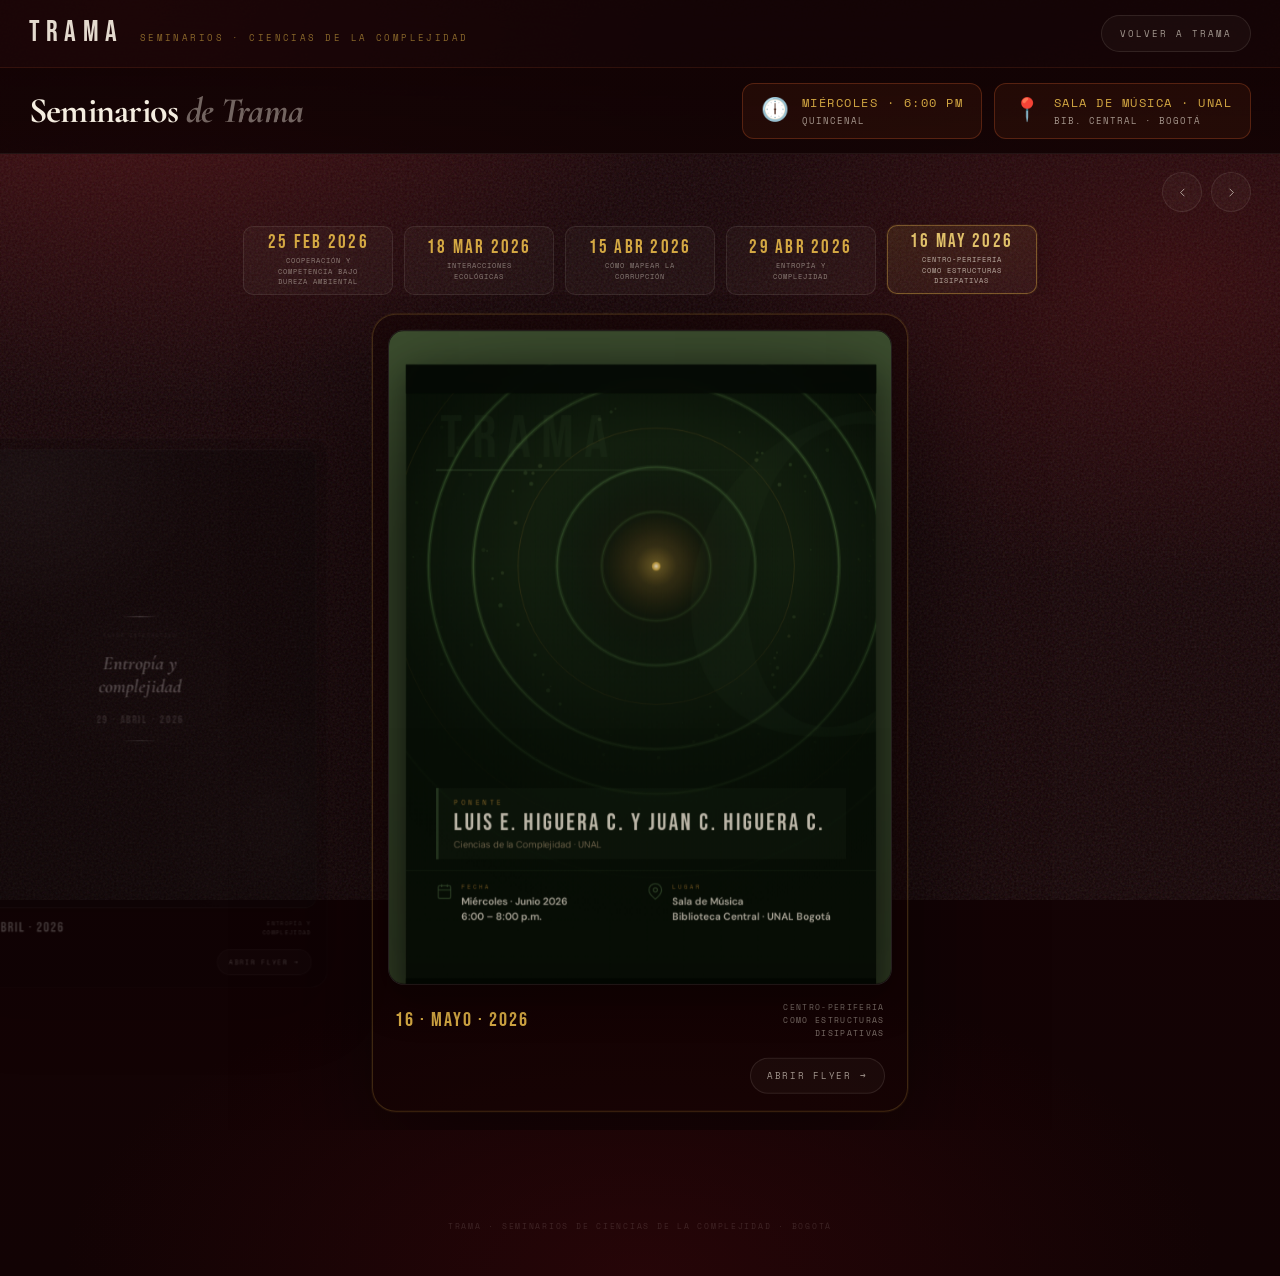
==== seminario/index.html @ 6e036117 "Add files via upload" ====
<!DOCTYPE html>
<html lang="es">
<head>
  <meta charset="UTF-8" />
  <meta name="viewport" content="width=device-width, initial-scale=1.0" />
  <title>TRAMA — Seminarios</title>
  <meta name="description" content="Seminarios de TRAMA sobre Ciencias de la Complejidad. Quincenales, miércoles 6pm, sala de música de la Biblioteca Central de la UNAL, Bogotá." />
  <link rel="preconnect" href="https://fonts.googleapis.com">
  <link rel="preconnect" href="https://fonts.gstatic.com" crossorigin>
  <link href="https://fonts.googleapis.com/css2?family=Bebas+Neue&family=Cormorant+Garamond:ital,wght@0,400;0,600;0,700;1,400;1,600&family=DM+Sans:wght@300;400;500;700&family=Space+Mono:wght@400;700&display=swap" rel="stylesheet">
  <style>
    * { box-sizing: border-box; margin: 0; padding: 0; }

    :root {
      --wine-deepest:  #120304;
      --wine-deep:     #1D0407;
      --wine-mid:      #2C0609;
      --wine-bright:   #5C1015;
      --wine-glow:     #8B1A1A;
      --terra:         #C8582A;
      --terra-lt:      #D4784A;
      --gold:          #D4A843;
      --gold-lt:       #E0C06A;
      --cream:         #F5EDE0;
      --cream-92:      rgba(245,237,224,0.92);
      --cream-80:      rgba(245,237,224,0.80);
      --cream-62:      rgba(245,237,224,0.62);
      --cream-38:      rgba(245,237,224,0.38);
      --cream-18:      rgba(245,237,224,0.18);
      --cream-08:      rgba(245,237,224,0.08);
      --shadow-deep:   0 34px 100px rgba(0, 0, 0, 0.38);
      --flyer-w:       600px;
      --flyer-h:       780px;
      --scale:         0.84;
    }

    html { font-size: 18px; scroll-behavior: smooth; }

    body {
      min-height: 100vh;
      font-family: 'DM Sans', sans-serif;
      color: var(--cream);
      background:
        radial-gradient(ellipse 85% 60% at 10% 0%, rgba(92,16,21,0.72) 0%, transparent 52%),
        radial-gradient(ellipse 72% 48% at 92% 22%, rgba(72,10,14,0.55) 0%, transparent 50%),
        radial-gradient(ellipse 82% 45% at 50% 100%, rgba(60,8,12,0.48) 0%, transparent 55%),
        linear-gradient(180deg, #180306 0%, #120304 100%);
      overflow-x: hidden;
      -webkit-font-smoothing: antialiased;
      text-rendering: optimizeLegibility;
    }

    .grain {
      position: fixed; inset: 0; pointer-events: none;
      opacity: 0.12; mix-blend-mode: screen; z-index: 2;
      background-image: url("data:image/svg+xml,%3Csvg viewBox='0 0 512 512' xmlns='http://www.w3.org/2000/svg'%3E%3Cfilter id='n'%3E%3CfeTurbulence type='fractalNoise' baseFrequency='0.78' numOctaves='4' stitchTiles='stitch'/%3E%3C/filter%3E%3Crect width='100%25' height='100%25' filter='url(%23n)' opacity='1'/%3E%3C/svg%3E");
      will-change: auto;
    }

    .page { position: relative; z-index: 10; min-height: 100vh; }

    /* ══════════════════════════════════════
       TOPBAR — marca + volver
    ══════════════════════════════════════ */
    .topbar {
      position: sticky; top: 0; z-index: 100;
      backdrop-filter: blur(22px); -webkit-backdrop-filter: blur(22px);
      background: rgba(18, 3, 4, 0.82);
      border-bottom: 1px solid rgba(200, 88, 42, 0.15);
    }

    .topbar__inner {
      max-width: 1480px; margin: 0 auto;
      padding: 0.85rem 1.6rem;
      display: flex; align-items: center; justify-content: space-between; gap: 1.2rem;
    }

    .brand { display: flex; align-items: baseline; gap: 0.9rem; min-width: max-content; }

    .brand__word {
      font-family: 'Bebas Neue', sans-serif;
      font-size: 1.6rem; letter-spacing: 0.22em;
      color: var(--cream-92); line-height: 1; text-decoration: none;
    }

    .brand__sub {
      font-family: 'Space Mono', monospace;
      font-size: 0.52rem; letter-spacing: 0.26em;
      text-transform: uppercase; color: rgba(212,168,67,0.60); white-space: nowrap;
    }

    .topbar__link {
      display: inline-flex; align-items: center; gap: 0.6rem;
      padding: 0.6rem 1rem; border-radius: 999px;
      border: 1px solid rgba(245,237,224,0.10);
      background: rgba(245,237,224,0.03);
      color: var(--cream-62);
      font-family: 'Space Mono', monospace;
      font-size: 0.50rem; letter-spacing: 0.22em; text-transform: uppercase;
      text-decoration: none;
      transition: transform 180ms ease, border-color 180ms ease, color 180ms ease, background 180ms ease;
    }

    .topbar__link:hover {
      transform: translateY(-1px);
      border-color: rgba(212,168,67,0.24); color: var(--cream);
      background: rgba(212,168,67,0.05);
    }

    /* ══════════════════════════════════════
       SESSION BAR
       Sticky debajo del topbar.
       Contiene: título "Seminarios de Trama"
       + dos badges de info (hora y lugar).
    ══════════════════════════════════════ */
    .session-bar {
      position: sticky; top: 57px; z-index: 90;
      padding: 0.8rem 1.6rem;
      background: linear-gradient(180deg, rgba(18,3,4,0.97) 0%, rgba(18,3,4,0.90) 100%);
      border-bottom: 1px solid rgba(245,237,224,0.07);
      backdrop-filter: blur(24px); -webkit-backdrop-filter: blur(24px);
    }

    .session-bar__inner {
      max-width: 1480px; margin: 0 auto;
      display: flex; align-items: center;
      justify-content: space-between; gap: 1.5rem;
      flex-wrap: wrap;
    }

    .session-bar__title {
      font-family: 'Cormorant Garamond', serif;
      font-size: clamp(1.5rem, 2.8vw, 2.1rem);
      font-weight: 700; line-height: 1;
      letter-spacing: -0.02em;
      color: var(--cream);
      white-space: nowrap;
    }

    .session-bar__title em {
      font-style: italic;
      color: rgba(245,237,224,0.42);
    }

    /* Contenedor de los dos badges */
    .info-badges {
      display: flex; gap: 0.65rem; flex-shrink: 0;
    }

    /* Cada badge */
    .info-badge {
      display: flex; align-items: center; gap: 0.7rem;
      padding: 0.6rem 1rem;
      border: 1px solid rgba(200, 88, 42, 0.32);
      background: rgba(200, 88, 42, 0.09);
      border-radius: 12px;
      transition: border-color 200ms ease, background 200ms ease;
    }

    .info-badge:hover {
      border-color: rgba(200, 88, 42, 0.52);
      background: rgba(200, 88, 42, 0.16);
    }

    .info-badge__icon {
      font-size: 1.25rem; line-height: 1; flex-shrink: 0;
    }

    .info-badge__text {
      display: flex; flex-direction: column; gap: 0.15rem;
    }

    .info-badge__main {
      font-family: 'Space Mono', monospace;
      font-size: 0.64rem; letter-spacing: 0.13em;
      text-transform: uppercase; color: var(--gold);
      white-space: nowrap;
    }

    .info-badge__sub {
      font-family: 'Space Mono', monospace;
      font-size: 0.48rem; letter-spacing: 0.12em;
      text-transform: uppercase; color: var(--cream-62);
      white-space: nowrap;
    }

    /* ══════════════════════════════════════
       CATALOG
    ══════════════════════════════════════ */
    .catalog { padding: 0 0 5rem; }

    .catalog__inner { position: relative; max-width: 100%; }

    /* Botones prev / next */
    .catalog__controls {
      max-width: 1480px; margin: 0 auto;
      padding: 1rem 1.6rem 0;
      display: flex; justify-content: flex-end; align-items: center; gap: 0.6rem;
    }

    .catalog__buttons { display: flex; gap: 0.5rem; }

    .catalog__button {
      appearance: none;
      border: 1px solid rgba(245,237,224,0.09);
      background: rgba(245,237,224,0.03);
      color: var(--cream-62); width: 40px; height: 40px;
      border-radius: 50%; cursor: pointer;
      transition: transform 180ms ease, border-color 180ms ease, color 180ms ease, background 180ms ease;
      display: grid; place-items: center;
    }

    .catalog__button:hover {
      transform: translateY(-1px);
      border-color: rgba(212,168,67,0.25);
      background: rgba(212,168,67,0.06); color: var(--cream);
    }

    /* ── CHIPS BAR — pegada justo arriba del carrusel ── */
    .chips-bar {
      max-width: 1480px; margin: 0 auto;
      /* padding-top pequeño; padding-bottom cero para que quede pegada al carrusel */
      padding: 0.75rem 1.6rem 0;
      display: flex; justify-content: center;
      gap: 0.6rem; overflow-x: auto;
      scrollbar-width: none;
    }

    .chips-bar::-webkit-scrollbar { display: none; }

    .timeline__item {
      min-width: 150px;
      border: 1px solid rgba(245,237,224,0.09);
      background: rgba(245,237,224,0.03);
      color: var(--cream-62);
      border-radius: 10px;
      padding: 0.42rem 1rem;
      cursor: pointer;
      transition: transform 200ms ease, border-color 200ms ease, color 200ms ease,
                  background 200ms ease, box-shadow 200ms ease;
      text-align: center; flex-shrink: 0;
    }

    .timeline__item:hover, .timeline__item:focus-visible {
      transform: translateY(-1px);
      border-color: rgba(212,168,67,0.28); color: var(--cream-92); outline: none;
    }

    .timeline__item.is-active {
      border-color: rgba(212,168,67,0.42); color: var(--cream);
      background: linear-gradient(160deg, rgba(212,168,67,0.12), rgba(245,237,224,0.03));
      box-shadow: 0 6px 20px rgba(0,0,0,0.22), 0 0 0 1px rgba(212,168,67,0.08);
      transform: translateY(-1px);
    }

    .timeline__date {
      display: block;
      font-family: 'Bebas Neue', sans-serif;
      font-size: 1.05rem; letter-spacing: 0.12em;
      color: var(--gold); line-height: 1; margin-bottom: 0.18rem;
    }

    .timeline__item.is-active .timeline__date { color: var(--gold-lt); }

    .timeline__title {
      display: block;
      font-family: 'Space Mono', monospace;
      font-size: 0.40rem; letter-spacing: 0.14em;
      text-transform: uppercase; line-height: 1.4;
      color: rgba(245,237,224,0.46); max-width: 22ch; margin: 0 auto;
    }

    .timeline__item.is-active .timeline__title { color: rgba(245,237,224,0.68); }

    /* ── MOBILE SCROLLER (default) ── */
    .catalog__scroller {
      max-width: 100%;
      display: grid; grid-auto-flow: column;
      grid-auto-columns: calc(var(--flyer-w) * var(--scale) + 32px);
      gap: 2rem;
      overflow-x: auto; overscroll-behavior-x: contain;
      scroll-snap-type: x mandatory;
      padding: 0.5rem 2rem 1.5rem;
      scrollbar-width: none;
    }

    .catalog__scroller::-webkit-scrollbar { display: none; }

    /* ── CARD ── */
    .seminar-card {
      scroll-snap-align: center;
      border: 1px solid rgba(245,237,224,0.07);
      background: rgba(18,3,4,0.45);
      box-shadow: var(--shadow-deep);
      border-radius: 24px; padding: 0.85rem;
      transition:
        transform 480ms cubic-bezier(0.4, 0, 0.2, 1),
        border-color 480ms ease,
        box-shadow 480ms ease,
        opacity 480ms ease,
        filter 480ms ease;
      display: flex; flex-direction: column; gap: 0.75rem;
      contain: layout style paint;
    }

    .seminar-card.is-active {
      transform: translateY(-6px);
      border-color: rgba(212,168,67,0.22);
      box-shadow: 0 44px 100px rgba(0,0,0,0.46), 0 0 0 1px rgba(212,168,67,0.07);
    }

    .seminar-card__preview {
      position: relative; border-radius: 16px; overflow: hidden;
      border: 1px solid rgba(245,237,224,0.10);
      background: #0d0708;
      width: calc(var(--flyer-w) * var(--scale));
      height: calc(var(--flyer-h) * var(--scale));
      box-shadow: 0 16px 40px rgba(0,0,0,0.32);
      order: 1;
    }

    .seminar-card__preview::after {
      content: ''; position: absolute; inset: 0; pointer-events: none;
      background: linear-gradient(180deg, transparent 60%, rgba(18,3,4,0.08) 100%);
    }

    .seminar-card__iframe {
      position: absolute; inset: 0;
      width: var(--flyer-w); height: var(--flyer-h);
      border: 0;
      transform: scale(var(--scale)); transform-origin: top left;
      background: #0d0708;
      opacity: 0;
      transition: opacity 380ms ease;
    }

    .seminar-card__iframe.is-loaded { opacity: 1; }

    .seminar-card__img {
      position: absolute; inset: 0;
      width: 100%; height: 100%;
      object-fit: cover;
      border-radius: 0;
      display: block;
    }

    /* ── PLACEHOLDER para flyers HTML cuando están inactivos ── */
    .seminar-card__placeholder {
      position: absolute; inset: 0; z-index: 2;
      background:
        radial-gradient(ellipse 80% 55% at 18% 8%,  rgba(92,16,21,0.82) 0%, transparent 56%),
        radial-gradient(ellipse 60% 48% at 88% 82%, rgba(60,8,12,0.68) 0%, transparent 54%),
        radial-gradient(ellipse 70% 40% at 50% 50%, rgba(44,6,9,0.40) 0%, transparent 60%),
        linear-gradient(160deg, #1c0305 0%, #0d0708 100%);
      display: flex; flex-direction: column;
      align-items: center; justify-content: center;
      gap: 1.1rem; padding: 2.5rem 2rem;
      transition: opacity 320ms ease;
      pointer-events: none;
    }

    /* Cuando la tarjeta es el centro activo, el placeholder desaparece */
    .seminar-card.pos-center .seminar-card__placeholder {
      opacity: 0;
    }

    .seminar-card__placeholder-deco {
      width: 52px; height: 1.5px;
      background: linear-gradient(90deg, transparent, var(--terra-lt), transparent);
      border-radius: 2px;
    }

    .seminar-card__placeholder-eyebrow {
      font-family: 'Space Mono', monospace;
      font-size: 0.40rem; letter-spacing: 0.30em;
      text-transform: uppercase;
      color: rgba(200,88,42,0.55);
    }

    .seminar-card__placeholder-title {
      font-family: 'Cormorant Garamond', serif;
      font-size: clamp(1.1rem, 2.4vw, 1.5rem);
      font-weight: 600; font-style: italic;
      letter-spacing: 0.01em; line-height: 1.22;
      color: var(--cream-80);
      text-align: center; max-width: 18ch;
    }

    .seminar-card__placeholder-date {
      font-family: 'Bebas Neue', sans-serif;
      font-size: 0.9rem; letter-spacing: 0.16em;
      color: rgba(212,168,67,0.50);
    }

    .seminar-card__meta {
      order: 2;
      padding: 0.1rem 0.4rem 0.2rem;
      display: flex; align-items: center; justify-content: space-between; gap: 1rem;
    }

    .seminar-card__date {
      font-family: 'Bebas Neue', sans-serif;
      font-size: 1.1rem; letter-spacing: 0.10em;
      color: var(--gold); line-height: 1;
    }

    .seminar-card__title {
      font-family: 'Space Mono', monospace;
      font-size: 0.46rem; letter-spacing: 0.16em; text-transform: uppercase;
      color: rgba(245,237,224,0.46); line-height: 1.6;
      text-align: right; max-width: 24ch;
    }

    .seminar-card__footer {
      order: 3;
      display: flex; justify-content: flex-end;
      padding: 0 0.4rem 0.1rem;
    }

    .seminar-card__link {
      display: inline-flex; align-items: center; gap: 0.5rem;
      padding: 0.6rem 0.9rem; border-radius: 999px;
      border: 1px solid rgba(245,237,224,0.10);
      background: rgba(245,237,224,0.03);
      color: var(--cream-62);
      font-family: 'Space Mono', monospace;
      font-size: 0.48rem; letter-spacing: 0.20em; text-transform: uppercase;
      text-decoration: none;
      transition: transform 180ms ease, border-color 180ms ease, background 180ms ease, color 180ms ease;
    }

    .seminar-card__link:hover {
      transform: translateY(-1px);
      border-color: rgba(212,168,67,0.26);
      background: rgba(212,168,67,0.06); color: var(--cream);
    }

    /* ── FOOTER NOTE ── */
    .footer-note {
      max-width: 1480px; margin: 0 auto; padding: 0 1.6rem 2.4rem;
      font-family: 'Space Mono', monospace; font-size: 0.44rem;
      letter-spacing: 0.22em; text-transform: uppercase;
      color: rgba(245,237,224,0.14); text-align: center;
    }

    /* ════════════════════════════════════════
       DESKTOP FOCAL CAROUSEL  (≥ 760 px)
    ════════════════════════════════════════ */
    @media (min-width: 760px) {

      .catalog__scroller {
        display: block; position: relative; overflow: hidden;
        height: calc(var(--flyer-h) * var(--scale) + 180px);
        padding: 0;
        scroll-snap-type: none;
        grid-auto-flow: unset; grid-auto-columns: unset; gap: unset;
      }

      .seminar-card {
        position: absolute; left: 50%; top: 50%;
        width: calc(var(--flyer-w) * var(--scale) + 32px);
        transform: translateX(-50%) translateY(-50%) scale(0.55);
        opacity: 0; pointer-events: none; filter: grayscale(1);
        z-index: 1; scroll-snap-align: none;
      }

      .seminar-card.is-active {
        transform: translateX(-50%) translateY(-50%) scale(1);
        border-color: rgba(212,168,67,0.22);
        box-shadow: 0 44px 120px rgba(0,0,0,0.52), 0 0 0 1px rgba(212,168,67,0.09);
      }

      .seminar-card.pos-center {
        transform: translateX(-50%) translateY(-50%) scale(1);
        opacity: 1; filter: none; pointer-events: auto; z-index: 3;
        will-change: transform, opacity;
      }

      .seminar-card.pos-left {
        transform: translateX(calc(-50% - 500px)) translateY(-50%) scale(0.70);
        opacity: 0.36; filter: grayscale(1);
        pointer-events: auto; cursor: pointer; z-index: 2;
        will-change: transform, opacity;
      }

      .seminar-card.pos-right {
        transform: translateX(calc(-50% + 500px)) translateY(-50%) scale(0.70);
        opacity: 0.36; filter: grayscale(1);
        pointer-events: auto; cursor: pointer; z-index: 2;
        will-change: transform, opacity;
      }

      .seminar-card.pos-left:hover,
      .seminar-card.pos-right:hover { opacity: 0.56; filter: grayscale(0.65); }

      .seminar-card.pos-left .seminar-card__iframe,
      .seminar-card.pos-right .seminar-card__iframe,
      .seminar-card.pos-left .seminar-card__img,
      .seminar-card.pos-right .seminar-card__img,
      .seminar-card.pos-left .seminar-card__link,
      .seminar-card.pos-right .seminar-card__link { pointer-events: none; }

      .seminar-card.pos-left::before,
      .seminar-card.pos-right::before {
        content: ''; position: absolute; inset: 0;
        border-radius: 24px; z-index: 10; cursor: pointer;
      }

      .chips-bar { justify-content: center; }
    }

    /* ── Mid-range desktop (760 – 1120 px) ── */
    @media (min-width: 760px) and (max-width: 1120px) {
      :root { --scale: 0.70; }

      .seminar-card.pos-left  { transform: translateX(calc(-50% - 400px)) translateY(-50%) scale(0.68); }
      .seminar-card.pos-right { transform: translateX(calc(-50% + 400px)) translateY(-50%) scale(0.68); }
      .catalog__scroller      { height: calc(var(--flyer-h) * var(--scale) + 160px); }
    }

    /* ── MOBILE (≤ 760 px) ── */
    @media (max-width: 760px) {
      :root { --scale: 0.46; }
      html { font-size: 16px; }

      .topbar__inner, .catalog__controls,
      .chips-bar, .catalog__scroller,
      .footer-note { padding-left: 1rem; padding-right: 1rem; }

      .topbar__inner { padding-top: 0.75rem; padding-bottom: 0.75rem; }
      .topbar__link  { display: none; }
      .brand         { gap: 0.5rem; }
      .brand__sub    { display: none; }

      .session-bar { top: 52px; padding: 0.6rem 1rem; }
      .session-bar__inner { gap: 0.7rem; }
      .session-bar__title { font-size: clamp(1.15rem, 5vw, 1.5rem); }

      .info-badges { gap: 0.45rem; }
      .info-badge  { padding: 0.5rem 0.7rem; gap: 0.45rem; }
      .info-badge__icon { font-size: 1rem; }
      .info-badge__main { font-size: 0.56rem; }
      .info-badge__sub  { font-size: 0.40rem; }

      .chips-bar { justify-content: flex-start; padding-top: 0.6rem; }
      .timeline__item { min-width: 130px; }
    }

    /* Pantallas muy pequeñas: badges se apilan */
    @media (max-width: 480px) {
      .session-bar__inner { flex-direction: column; align-items: flex-start; }
      .info-badges { width: 100%; }
      .info-badge  { flex: 1; }
    }
  </style>
</head>
<body>
  <div class="grain" aria-hidden="true"></div>

  <div class="page">

    <!-- Barra superior: marca y link de vuelta -->
    <header class="topbar">
      <div class="topbar__inner">
        <div class="brand">
          <a href="../index.html" class="brand__word">TRAMA</a>
          <div class="brand__sub">Seminarios · Ciencias de la Complejidad</div>
        </div>
        <a href="../index.html" class="topbar__link">Volver a TRAMA</a>
      </div>
    </header>

    <!-- Barra sticky: título de la sección + dos badges de info -->
    <div class="session-bar">
      <div class="session-bar__inner">
        <h1 class="session-bar__title">Seminarios <em>de Trama</em></h1>
        <div class="info-badges" aria-label="Información del seminario">
          <div class="info-badge">
            <span class="info-badge__icon" aria-hidden="true">🕕</span>
            <div class="info-badge__text">
              <span class="info-badge__main">Miércoles · 6:00 PM</span>
              <span class="info-badge__sub">Quincenal</span>
            </div>
          </div>
          <div class="info-badge">
            <span class="info-badge__icon" aria-hidden="true">📍</span>
            <div class="info-badge__text">
              <span class="info-badge__main">Sala de música · UNAL</span>
              <span class="info-badge__sub">Bib. Central · Bogotá</span>
            </div>
          </div>
        </div>
      </div>
    </div>

    <!-- Catálogo -->
    <main class="catalog">
      <div class="catalog__inner">

        <!-- Botones prev / next -->
        <div class="catalog__controls">
          <div class="catalog__buttons">
            <button class="catalog__button" id="prevBtn" aria-label="Flyer anterior">
              <svg width="15" height="15" viewBox="0 0 24 24" fill="none" stroke="currentColor" stroke-width="1.6"><path d="M15 18l-6-6 6-6"/></svg>
            </button>
            <button class="catalog__button" id="nextBtn" aria-label="Siguiente flyer">
              <svg width="15" height="15" viewBox="0 0 24 24" fill="none" stroke="currentColor" stroke-width="1.6"><path d="M9 18l6-6-6-6"/></svg>
            </button>
          </div>
        </div>

        <!-- Chips de fecha: justo arriba del carrusel -->
        <nav class="chips-bar" id="timeline" aria-label="Fechas del seminario"></nav>

        <!-- Carrusel de flyers -->
        <section class="catalog__scroller" id="catalogScroller" aria-label="Seminarios de Trama"></section>

      </div>
    </main>

    <div class="footer-note">TRAMA · Seminarios de Ciencias de la Complejidad · Bogotá</div>
  </div>

  <script>
    const seminars = [
      {
        file: '2026-02-25 cooperación y competencia bajo dureza ambiental.jpeg',
        title: 'Cooperación y competencia bajo dureza ambiental',
        isoDate: '2026-02-25',
        type: 'image'
      },
      {
        file: '2026-03-18 interacciones ecologicas.jpeg',
        title: 'Interacciones ecológicas',
        isoDate: '2026-03-18',
        type: 'image'
      },
      {
        file: '2026-04-15 Cómo mapear la corrupción.html',
        title: 'Cómo mapear la corrupción',
        isoDate: '2026-04-15'
      },
      {
        file: '2026-04-29 Entropia y complejidad.html',
        title: 'Entropía y complejidad',
        isoDate: '2026-04-29'
      },
      {
        file: '16-05-2026 Centro-periferia como estructuras disipativas.html',
        title: 'Centro-periferia como estructuras disipativas',
        isoDate: '2026-05-16'
      }
    ].sort((a, b) => new Date(a.isoDate) - new Date(b.isoDate));

    const months = ['enero','febrero','marzo','abril','mayo','junio','julio','agosto','septiembre','octubre','noviembre','diciembre'];

    const fmtLong = (iso) => {
      const [y, m, d] = iso.split('-').map(Number);
      return `${String(d).padStart(2, '0')} · ${months[m - 1]} · ${y}`;
    };

    const fmtShort = (iso) => {
      const [y, m, d] = iso.split('-').map(Number);
      return `${String(d).padStart(2, '0')} ${months[m - 1].slice(0, 3)} ${y}`;
    };

    const timeline = document.getElementById('timeline');
    const scroller  = document.getElementById('catalogScroller');
    const prevBtn   = document.getElementById('prevBtn');
    const nextBtn   = document.getElementById('nextBtn');

    // ── Build DOM ──────────────────────────────────────────────
    seminars.forEach((item, index) => {
      const chip = document.createElement('button');
      chip.className = 'timeline__item';
      chip.type = 'button';
      chip.dataset.index = index;
      chip.innerHTML = `
        <span class="timeline__date">${fmtShort(item.isoDate)}</span>
        <span class="timeline__title">${item.title}</span>
      `;
      timeline.appendChild(chip);

      const card = document.createElement('article');
      card.className = 'seminar-card';
      card.dataset.index = index;
      const previewInner = item.type === 'image'
        ? `<img
            class="seminar-card__img"
            src="${item.file}"
            alt="Flyer: ${item.title}"
          />`
        : `<div class="seminar-card__placeholder" aria-hidden="true">
            <div class="seminar-card__placeholder-deco"></div>
            <span class="seminar-card__placeholder-eyebrow">Flyer interactivo</span>
            <span class="seminar-card__placeholder-title">${item.title}</span>
            <span class="seminar-card__placeholder-date">${fmtLong(item.isoDate)}</span>
            <div class="seminar-card__placeholder-deco"></div>
          </div>
          <iframe
            class="seminar-card__iframe"
            src="about:blank"
            data-src="${item.file}"
            title="Flyer: ${item.title}"
            referrerpolicy="no-referrer"
          ></iframe>`;

      card.innerHTML = `
        <div class="seminar-card__preview">
          ${previewInner}
        </div>
        <div class="seminar-card__meta">
          <div class="seminar-card__date">${fmtLong(item.isoDate)}</div>
          <div class="seminar-card__title">${item.title}</div>
        </div>
        <div class="seminar-card__footer">
          <a class="seminar-card__link" href="${item.file}">Abrir flyer →</a>
        </div>
      `;
      scroller.appendChild(card);
    });

    const cards = [...document.querySelectorAll('.seminar-card')];
    const chips = [...document.querySelectorAll('.timeline__item')];

    // ── Find next upcoming seminar ──────────────────────────────
    const todayMs = (() => {
      const d = new Date(); d.setHours(0, 0, 0, 0); return d.getTime();
    })();

    let activeIndex = seminars.findIndex(s => new Date(s.isoDate + 'T00:00:00').getTime() >= todayMs);
    if (activeIndex === -1) activeIndex = seminars.length - 1;

    // ── Iframe management ──────────────────────────────────────
    function activateIframe(card) {
      const iframe = card.querySelector('.seminar-card__iframe');
      if (!iframe) return;
      const realSrc = iframe.dataset.src;
      if (!realSrc || iframe.src.endsWith(realSrc)) return;
      iframe.classList.remove('is-loaded');
      iframe.src = realSrc;
      iframe.onload = () => { iframe.classList.add('is-loaded'); iframe.onload = null; };
    }

    function deactivateIframe(card) {
      const iframe = card.querySelector('.seminar-card__iframe');
      if (!iframe || iframe.src.endsWith('about:blank')) return;
      iframe.classList.remove('is-loaded');
      iframe.src = 'about:blank';
    }

    // ── Helpers ────────────────────────────────────────────────
    const isDesktop = () => window.innerWidth >= 760;
    let prevCenterIndex = -1;

    function updatePositions() {
      cards.forEach((card, i) => {
        card.classList.remove('pos-center', 'pos-left', 'pos-right', 'is-active');
        if (isDesktop()) {
          const offset = i - activeIndex;
          if (offset === 0)       card.classList.add('pos-center', 'is-active');
          else if (offset === -1) card.classList.add('pos-left');
          else if (offset === 1)  card.classList.add('pos-right');
        } else {
          card.classList.toggle('is-active', i === activeIndex);
        }
      });

      chips.forEach((chip, i) => chip.classList.toggle('is-active', i === activeIndex));

      if (activeIndex !== prevCenterIndex) {
        if (prevCenterIndex >= 0 && prevCenterIndex < cards.length)
          deactivateIframe(cards[prevCenterIndex]);
        activateIframe(cards[activeIndex]);
        prevCenterIndex = activeIndex;
      }

      const activeChip = chips[activeIndex];
      if (activeChip) {
        const desired = activeChip.offsetLeft - (timeline.clientWidth / 2) + (activeChip.offsetWidth / 2);
        timeline.scrollTo({ left: desired, behavior: 'smooth' });
      }
    }

    function goToIndex(index) {
      const bounded = Math.max(0, Math.min(index, cards.length - 1));
      activeIndex = bounded;
      if (!isDesktop())
        cards[bounded].scrollIntoView({ behavior: 'smooth', inline: 'center', block: 'nearest' });
      updatePositions();
    }

    // ── Event listeners ────────────────────────────────────────
    cards.forEach((card, i) => {
      card.addEventListener('click', () => { if (isDesktop() && i !== activeIndex) goToIndex(i); });
    });

    chips.forEach((chip, i) => chip.addEventListener('click', () => goToIndex(i)));
    prevBtn.addEventListener('click', () => goToIndex(activeIndex - 1));
    nextBtn.addEventListener('click', () => goToIndex(activeIndex + 1));

    window.addEventListener('keydown', (e) => {
      if (e.key === 'ArrowRight') goToIndex(activeIndex + 1);
      if (e.key === 'ArrowLeft')  goToIndex(activeIndex - 1);
    });

    if (!isDesktop()) {
      const observer = new IntersectionObserver((entries) => {
        entries.forEach(entry => {
          if (entry.isIntersecting && entry.intersectionRatio >= 0.6) {
            const i = Number(entry.target.dataset.index);
            if (i !== activeIndex) { activeIndex = i; updatePositions(); }
          }
        });
      }, { root: scroller, threshold: 0.6 });
      cards.forEach(card => observer.observe(card));
    }

    let resizeTimer;
    window.addEventListener('resize', () => {
      clearTimeout(resizeTimer);
      resizeTimer = setTimeout(() => {
        updatePositions();
        if (!isDesktop())
          cards[activeIndex]?.scrollIntoView({ behavior: 'instant', inline: 'center', block: 'nearest' });
      }, 120);
    });

    updatePositions();
    window.addEventListener('load', () => {
      requestAnimationFrame(() => {
        updatePositions();
        if (!isDesktop())
          cards[activeIndex]?.scrollIntoView({ behavior: 'instant', inline: 'center', block: 'nearest' });
      });
    });
  </script>
</body>
</html>
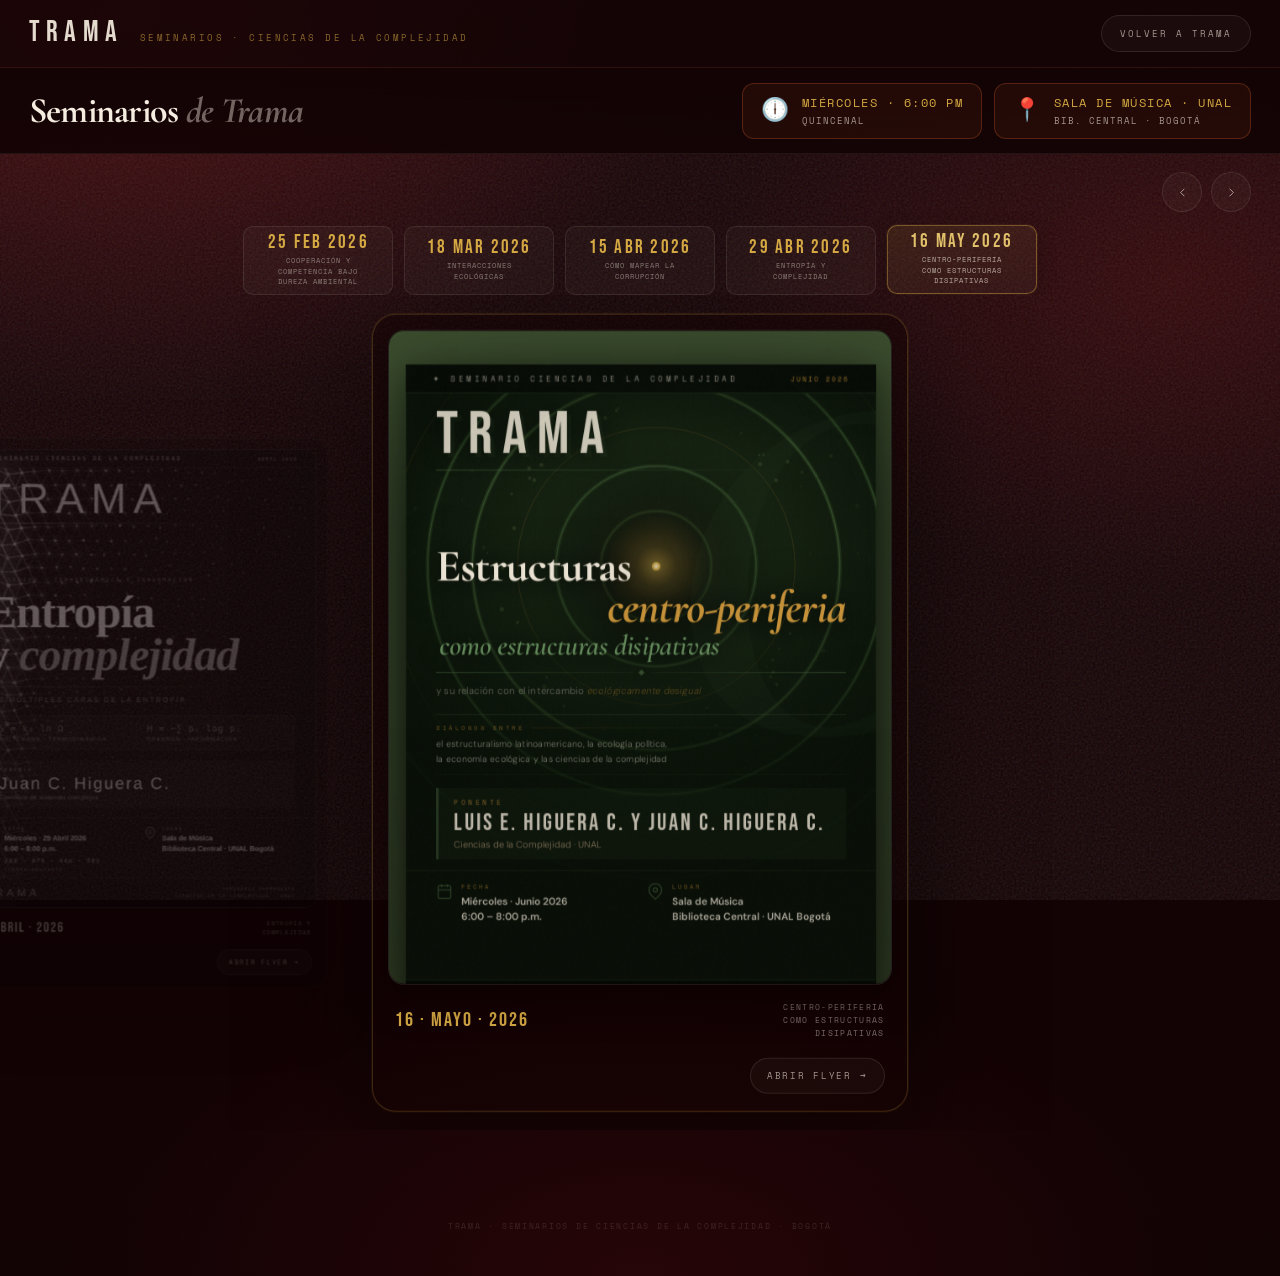
==== commit 2ff1eb76: "Add files via upload" ====
--- a/seminario/index.html
+++ b/seminario/index.html
@@ -344,52 +344,23 @@
       display: block;
     }
 
-    /* ── PLACEHOLDER para flyers HTML cuando están inactivos ── */
-    .seminar-card__placeholder {
-      position: absolute; inset: 0; z-index: 2;
-      background:
-        radial-gradient(ellipse 80% 55% at 18% 8%,  rgba(92,16,21,0.82) 0%, transparent 56%),
-        radial-gradient(ellipse 60% 48% at 88% 82%, rgba(60,8,12,0.68) 0%, transparent 54%),
-        radial-gradient(ellipse 70% 40% at 50% 50%, rgba(44,6,9,0.40) 0%, transparent 60%),
-        linear-gradient(160deg, #1c0305 0%, #0d0708 100%);
-      display: flex; flex-direction: column;
-      align-items: center; justify-content: center;
-      gap: 1.1rem; padding: 2.5rem 2rem;
+    /* ── IMAGEN ESTÁTICA para flyers HTML cuando están inactivos ── */
+    /* Se comporta igual que __img. El grayscale lo aplica el padre (.pos-left/.pos-right). */
+    .seminar-card__static {
+      position: absolute; inset: 0;
+      width: 100%; height: 100%;
+      object-fit: cover;
+      border-radius: 0;
+      display: block;
+      z-index: 2;
       transition: opacity 320ms ease;
       pointer-events: none;
     }
 
-    /* Cuando la tarjeta es el centro activo, el placeholder desaparece */
-    .seminar-card.pos-center .seminar-card__placeholder {
+    /* Cuando la tarjeta es el centro activo, la imagen estática se desvanece
+       y el iframe cargado queda visible debajo */
+    .seminar-card.pos-center .seminar-card__static {
       opacity: 0;
-    }
-
-    .seminar-card__placeholder-deco {
-      width: 52px; height: 1.5px;
-      background: linear-gradient(90deg, transparent, var(--terra-lt), transparent);
-      border-radius: 2px;
-    }
-
-    .seminar-card__placeholder-eyebrow {
-      font-family: 'Space Mono', monospace;
-      font-size: 0.40rem; letter-spacing: 0.30em;
-      text-transform: uppercase;
-      color: rgba(200,88,42,0.55);
-    }
-
-    .seminar-card__placeholder-title {
-      font-family: 'Cormorant Garamond', serif;
-      font-size: clamp(1.1rem, 2.4vw, 1.5rem);
-      font-weight: 600; font-style: italic;
-      letter-spacing: 0.01em; line-height: 1.22;
-      color: var(--cream-80);
-      text-align: center; max-width: 18ch;
-    }
-
-    .seminar-card__placeholder-date {
-      font-family: 'Bebas Neue', sans-serif;
-      font-size: 0.9rem; letter-spacing: 0.16em;
-      color: rgba(212,168,67,0.50);
     }
 
     .seminar-card__meta {
@@ -637,16 +608,19 @@
       },
       {
         file: '2026-04-15 Cómo mapear la corrupción.html',
+        preview: '2026-04-15 Cómo mapear la corrupción.jpg',
         title: 'Cómo mapear la corrupción',
         isoDate: '2026-04-15'
       },
       {
         file: '2026-04-29 Entropia y complejidad.html',
+        preview: '2026-04-29 Entropia y complejidad.jpg',
         title: 'Entropía y complejidad',
         isoDate: '2026-04-29'
       },
       {
         file: '16-05-2026 Centro-periferia como estructuras disipativas.html',
+        preview: '16-05-2026 Centro-periferia como estructuras disipativas.jpg',
         title: 'Centro-periferia como estructuras disipativas',
         isoDate: '2026-05-16'
       }
@@ -690,13 +664,11 @@
             src="${item.file}"
             alt="Flyer: ${item.title}"
           />`
-        : `<div class="seminar-card__placeholder" aria-hidden="true">
-            <div class="seminar-card__placeholder-deco"></div>
-            <span class="seminar-card__placeholder-eyebrow">Flyer interactivo</span>
-            <span class="seminar-card__placeholder-title">${item.title}</span>
-            <span class="seminar-card__placeholder-date">${fmtLong(item.isoDate)}</span>
-            <div class="seminar-card__placeholder-deco"></div>
-          </div>
+        : `<img
+            class="seminar-card__static"
+            src="${item.preview}"
+            alt="Vista previa: ${item.title}"
+          />
           <iframe
             class="seminar-card__iframe"
             src="about:blank"
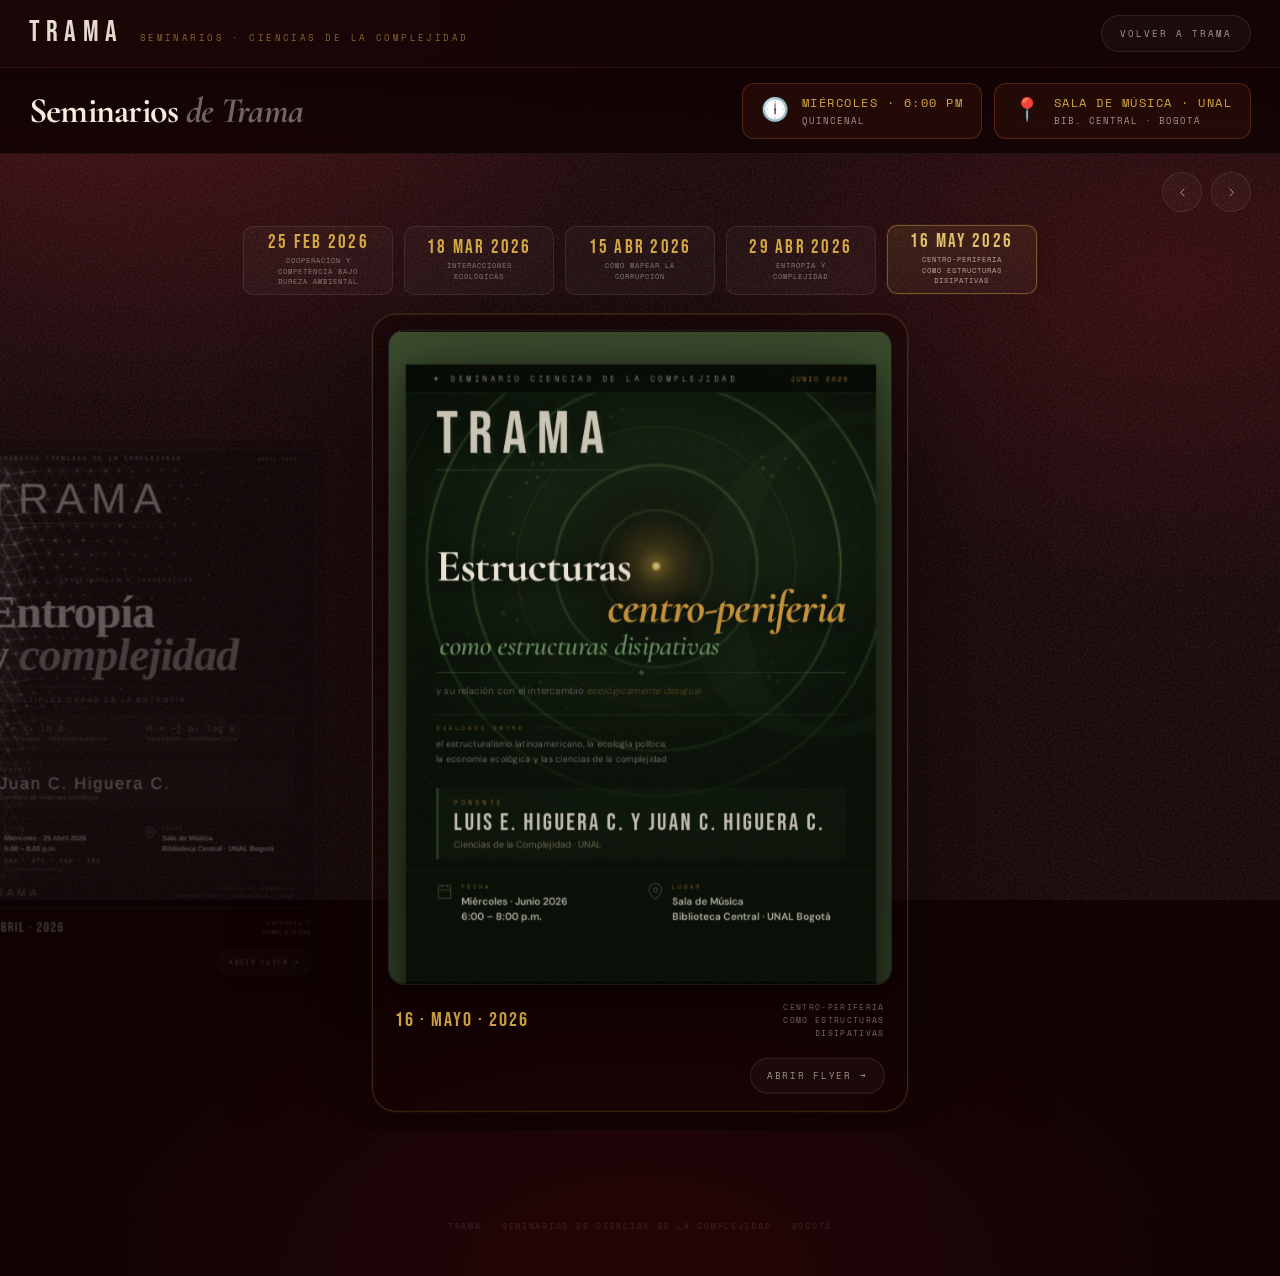
==== commit d0649652: "Add files via upload" ====
--- a/seminario/index.html
+++ b/seminario/index.html
@@ -331,6 +331,7 @@
       transform: scale(var(--scale)); transform-origin: top left;
       background: #0d0708;
       opacity: 0;
+      z-index: 3;           /* tapa al __static cuando se carga */
       transition: opacity 380ms ease;
     }
 
@@ -344,8 +345,9 @@
       display: block;
     }
 
-    /* ── IMAGEN ESTÁTICA para flyers HTML cuando están inactivos ── */
-    /* Se comporta igual que __img. El grayscale lo aplica el padre (.pos-left/.pos-right). */
+    /* ── IMAGEN ESTÁTICA para flyers HTML cuando están inactivos ──
+       Siempre visible (z-index 2). El iframe (z-index 3) la tapa cuando
+       se carga en pos-center. El grayscale lo aplica el padre. */
     .seminar-card__static {
       position: absolute; inset: 0;
       width: 100%; height: 100%;
@@ -353,14 +355,7 @@
       border-radius: 0;
       display: block;
       z-index: 2;
-      transition: opacity 320ms ease;
       pointer-events: none;
-    }
-
-    /* Cuando la tarjeta es el centro activo, la imagen estática se desvanece
-       y el iframe cargado queda visible debajo */
-    .seminar-card.pos-center .seminar-card__static {
-      opacity: 0;
     }
 
     .seminar-card__meta {
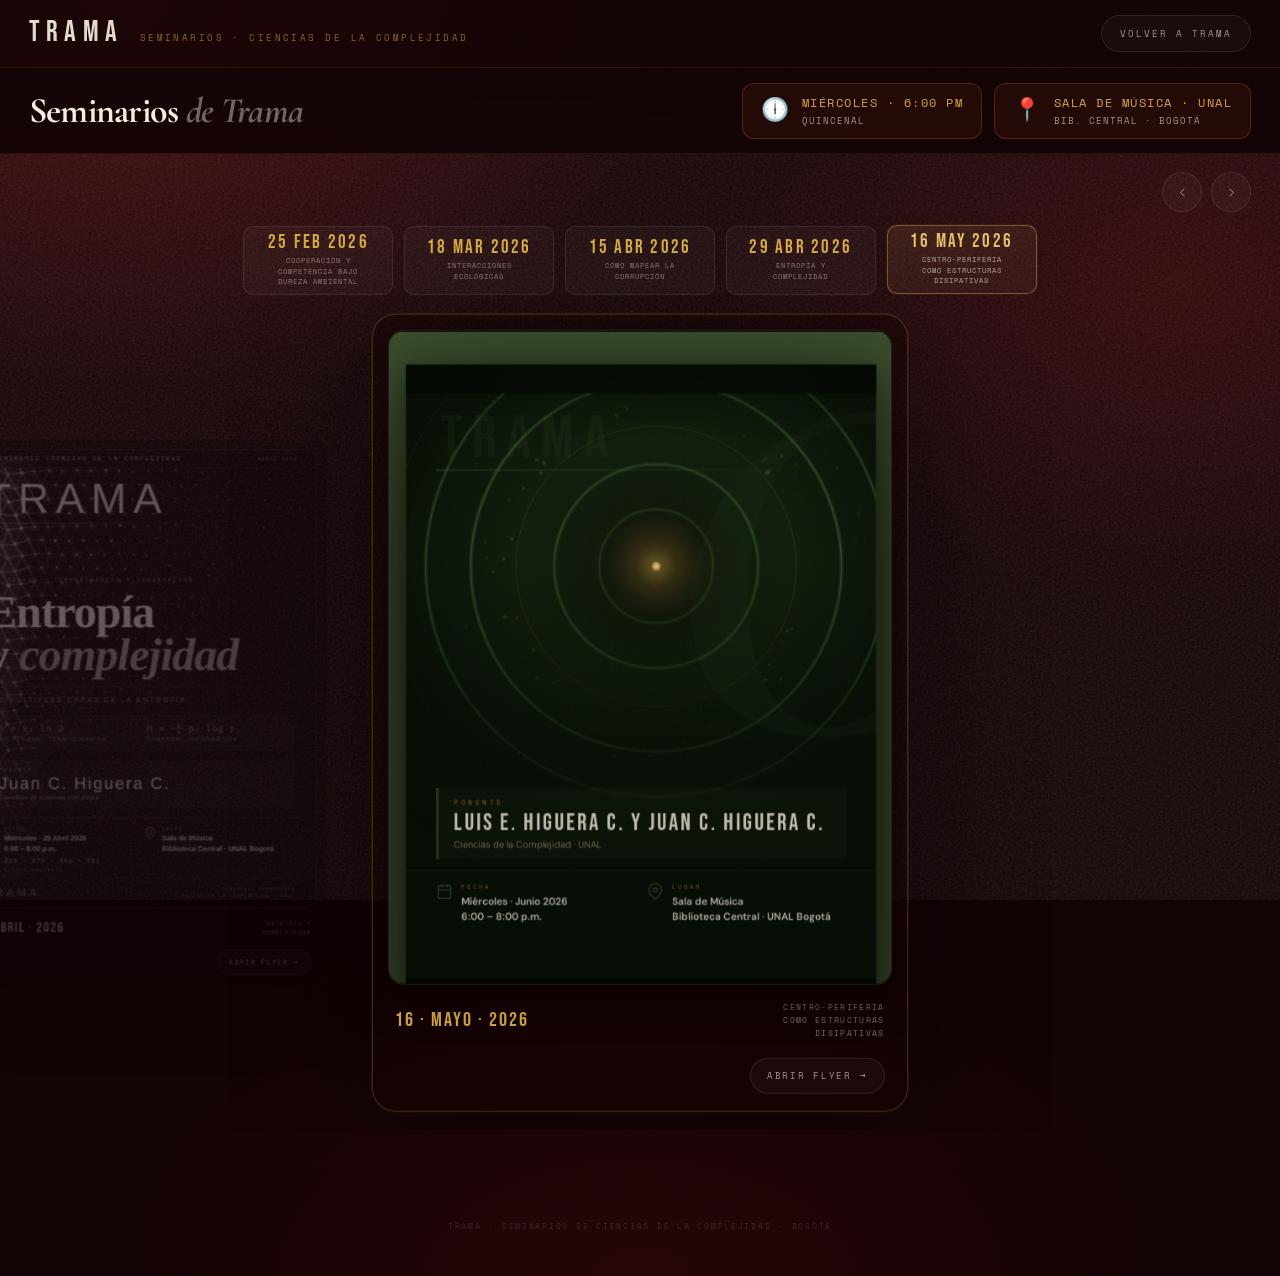
==== commit 3dca7dcd: "Update index.html" ====
--- a/seminario/index.html
+++ b/seminario/index.html
@@ -603,7 +603,7 @@
       },
       {
         file: '2026-04-15 Cómo mapear la corrupción.html',
-        preview: '2026-04-15 Cómo mapear la corrupción.jpg',
+        preview: '2026-04-15 Como mapear la corrupcion.jpg',
         title: 'Cómo mapear la corrupción',
         isoDate: '2026-04-15'
       },
@@ -615,7 +615,7 @@
       },
       {
         file: '16-05-2026 Centro-periferia como estructuras disipativas.html',
-        preview: '16-05-2026 Centro-periferia como estructuras disipativas.jpg',
+        preview: '2026-05-16 Centro-periferia como estructuras disipativas.jpg',
         title: 'Centro-periferia como estructuras disipativas',
         isoDate: '2026-05-16'
       }
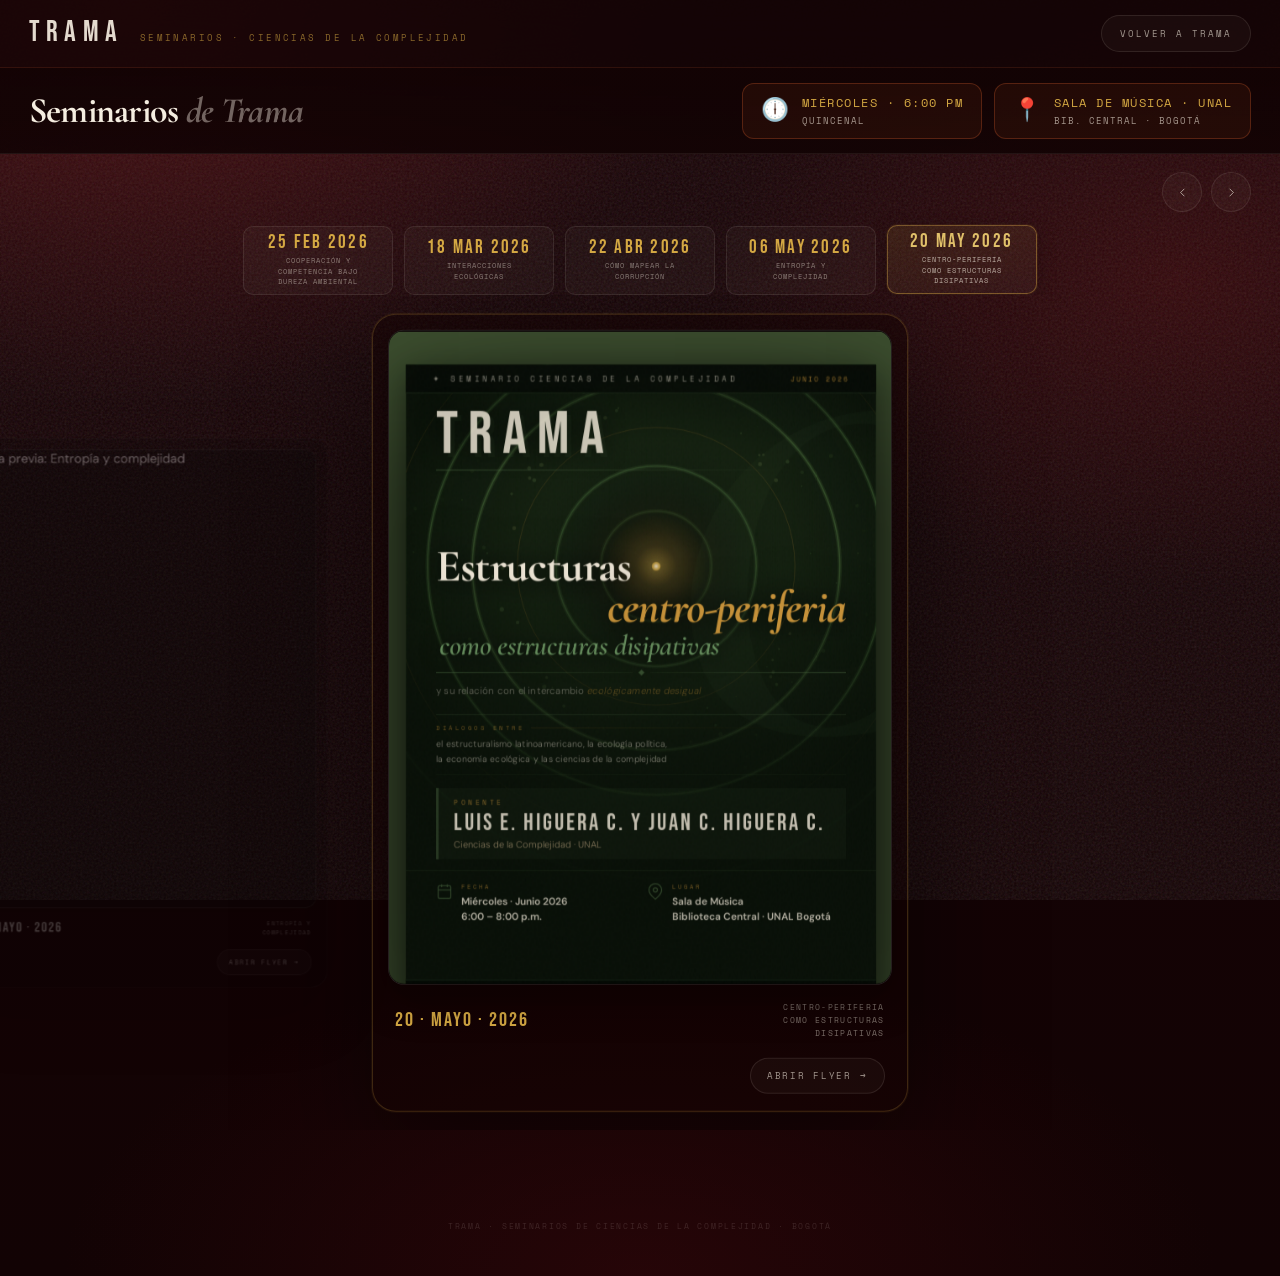
==== commit 01178d56: "Update event dates and file references in index.html" ====
--- a/seminario/index.html
+++ b/seminario/index.html
@@ -602,22 +602,22 @@
         type: 'image'
       },
       {
-        file: '2026-04-15 Cómo mapear la corrupción.html',
-        preview: '2026-04-15 Como mapear la corrupcion.jpg',
+        file: '2026-04-22 Cómo mapear la corrupción.html',
+        preview: '2026-04-22 Como mapear la corrupcion.jpg',
         title: 'Cómo mapear la corrupción',
-        isoDate: '2026-04-15'
+        isoDate: '2026-04-22'
       },
       {
-        file: '2026-04-29 Entropia y complejidad.html',
-        preview: '2026-04-29 Entropia y complejidad.jpg',
+        file: '2026-05-06 Entropia y complejidad.html',
+        preview: '2026-05-06 Entropia y complejidad.jpg',
         title: 'Entropía y complejidad',
-        isoDate: '2026-04-29'
+        isoDate: '2026-05-06'
       },
       {
-        file: '16-05-2026 Centro-periferia como estructuras disipativas.html',
-        preview: '2026-05-16 Centro-periferia como estructuras disipativas.jpg',
+        file: '20-05-2026 Centro-periferia como estructuras disipativas.html',
+        preview: '2026-05-20 Centro-periferia como estructuras disipativas.jpg',
         title: 'Centro-periferia como estructuras disipativas',
-        isoDate: '2026-05-16'
+        isoDate: '2026-05-20'
       }
     ].sort((a, b) => new Date(a.isoDate) - new Date(b.isoDate));
 
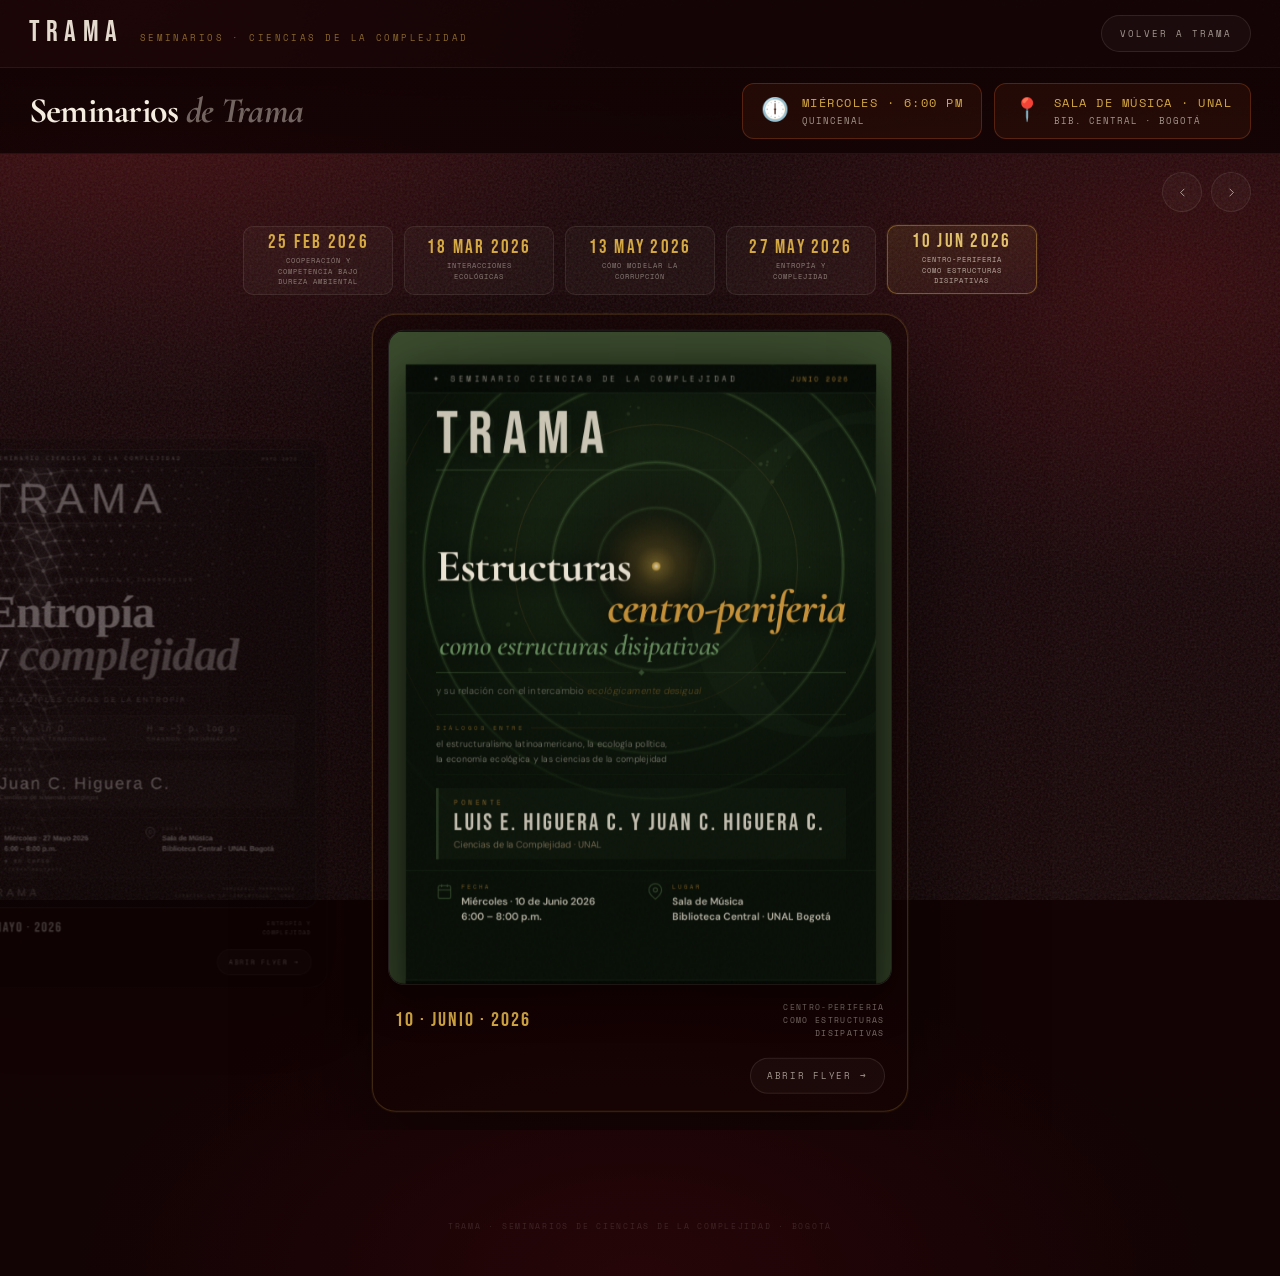
==== commit 75862fc6: "Add files via upload" ====
--- a/seminario/index.html
+++ b/seminario/index.html
@@ -602,22 +602,22 @@
         type: 'image'
       },
       {
-        file: '2026-04-22 Cómo mapear la corrupción.html',
-        preview: '2026-04-22 Como mapear la corrupcion.jpg',
-        title: 'Cómo mapear la corrupción',
-        isoDate: '2026-04-22'
+        file: '2026-05-13 cómo modelar la corrupción.jpeg',
+        title: 'Cómo modelar la corrupción',
+        isoDate: '2026-05-13',
+        type: 'image'
       },
       {
-        file: '2026-05-06 Entropia y complejidad.html',
-        preview: '2026-05-06 Entropia y complejidad.jpg',
+        file: '2026-05-27_Entropia_y_complejidad.html',
+        preview: '2026-05-27_Entropia_y_complejidad.jpg',
         title: 'Entropía y complejidad',
-        isoDate: '2026-05-06'
+        isoDate: '2026-05-27'
       },
       {
-        file: '20-05-2026 Centro-periferia como estructuras disipativas.html',
-        preview: '2026-05-20 Centro-periferia como estructuras disipativas.jpg',
+        file: '2026-06-10 Centro-periferia como estructuras disipativas.html',
+        preview: '2026-06-10_Centro-periferia_como_estructuras_disipativas.jpg',
         title: 'Centro-periferia como estructuras disipativas',
-        isoDate: '2026-05-20'
+        isoDate: '2026-06-10'
       }
     ].sort((a, b) => new Date(a.isoDate) - new Date(b.isoDate));
 
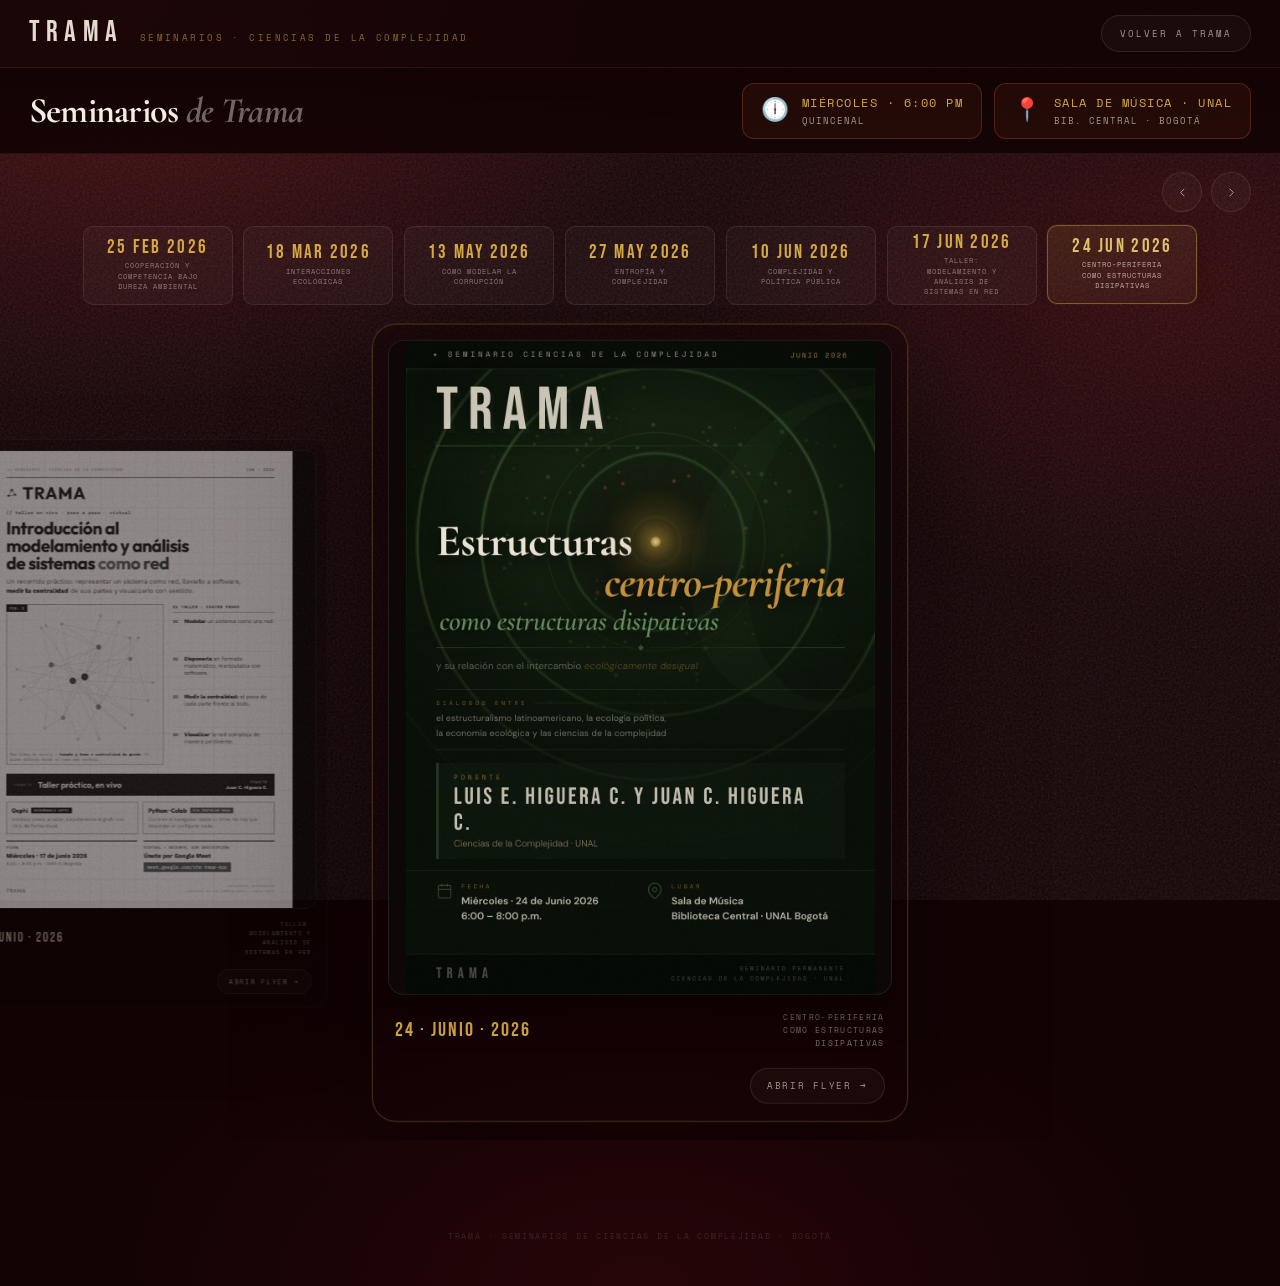
==== commit b9db4025: "Add files via upload" ====
--- a/seminario/index.html
+++ b/seminario/index.html
@@ -345,13 +345,16 @@
       display: block;
     }
 
-    /* ── IMAGEN ESTÁTICA para flyers HTML cuando están inactivos ──
-       Siempre visible (z-index 2). El iframe (z-index 3) la tapa cuando
-       se carga en pos-center. El grayscale lo aplica el padre. */
+    /* ── VISTA PREVIA (jpg) para flyers HTML cuando están inactivos ──
+       Visible por debajo (z-index 2). El iframe (z-index 3) la tapa
+       cuando se carga al centrarse. Usa 'contain' para mostrar el
+       flyer completo aunque su proporción no sea 600×780; el grayscale
+       lo aplica la tarjeta padre cuando está de lado. */
     .seminar-card__static {
       position: absolute; inset: 0;
       width: 100%; height: 100%;
-      object-fit: cover;
+      object-fit: contain;
+      background: #0d0708;
       border-radius: 0;
       display: block;
       z-index: 2;
@@ -444,20 +447,20 @@
 
       .seminar-card.pos-left {
         transform: translateX(calc(-50% - 500px)) translateY(-50%) scale(0.70);
-        opacity: 0.36; filter: grayscale(1);
+        opacity: 0.55; filter: grayscale(0.85);
         pointer-events: auto; cursor: pointer; z-index: 2;
         will-change: transform, opacity;
       }
 
       .seminar-card.pos-right {
         transform: translateX(calc(-50% + 500px)) translateY(-50%) scale(0.70);
-        opacity: 0.36; filter: grayscale(1);
+        opacity: 0.55; filter: grayscale(0.85);
         pointer-events: auto; cursor: pointer; z-index: 2;
         will-change: transform, opacity;
       }
 
       .seminar-card.pos-left:hover,
-      .seminar-card.pos-right:hover { opacity: 0.56; filter: grayscale(0.65); }
+      .seminar-card.pos-right:hover { opacity: 0.72; filter: grayscale(0.4); }
 
       .seminar-card.pos-left .seminar-card__iframe,
       .seminar-card.pos-right .seminar-card__iframe,
@@ -614,10 +617,22 @@
         isoDate: '2026-05-27'
       },
       {
-        file: '2026-06-10 Centro-periferia como estructuras disipativas.html',
-        preview: '2026-06-10_Centro-periferia_como_estructuras_disipativas.jpg',
+        file: '2026-06-10-complejidad-politica-publica.html',
+        preview: '2026-06-10-complejidad-politica-publica.jpg',
+        title: 'Complejidad y política pública',
+        isoDate: '2026-06-10'
+      },
+      {
+        file: '2026-06-17-taller-modelamiento-analisis-sistemas-red.html',
+        preview: '2026-06-17-taller-modelamiento-analisis-sistemas-red.jpg',
+        title: 'Taller: modelamiento y análisis de sistemas en red',
+        isoDate: '2026-06-17'
+      },
+      {
+        file: '2026-06-24 Centro-periferia como estructuras disipativas.html',
+        preview: '2026-06-24 Centro-periferia como estructuras disipativas.jpg',
         title: 'Centro-periferia como estructuras disipativas',
-        isoDate: '2026-06-10'
+        isoDate: '2026-06-24'
       }
     ].sort((a, b) => new Date(a.isoDate) - new Date(b.isoDate));
 
@@ -663,6 +678,7 @@
             class="seminar-card__static"
             src="${item.preview}"
             alt="Vista previa: ${item.title}"
+            onerror="this.style.display='none';"
           />
           <iframe
             class="seminar-card__iframe"
@@ -716,9 +732,17 @@
       iframe.src = 'about:blank';
     }
 
+    // Solo el flyer centrado carga su iframe (HTML dinámico); los demás
+    // muestran su vista previa .jpg (en gris cuando están de lado).
+    function syncIframes() {
+      cards.forEach((card, i) => {
+        if (i === activeIndex) activateIframe(card);
+        else deactivateIframe(card);
+      });
+    }
+
     // ── Helpers ────────────────────────────────────────────────
     const isDesktop = () => window.innerWidth >= 760;
-    let prevCenterIndex = -1;
 
     function updatePositions() {
       cards.forEach((card, i) => {
@@ -735,12 +759,7 @@
 
       chips.forEach((chip, i) => chip.classList.toggle('is-active', i === activeIndex));
 
-      if (activeIndex !== prevCenterIndex) {
-        if (prevCenterIndex >= 0 && prevCenterIndex < cards.length)
-          deactivateIframe(cards[prevCenterIndex]);
-        activateIframe(cards[activeIndex]);
-        prevCenterIndex = activeIndex;
-      }
+      syncIframes();
 
       const activeChip = chips[activeIndex];
       if (activeChip) {
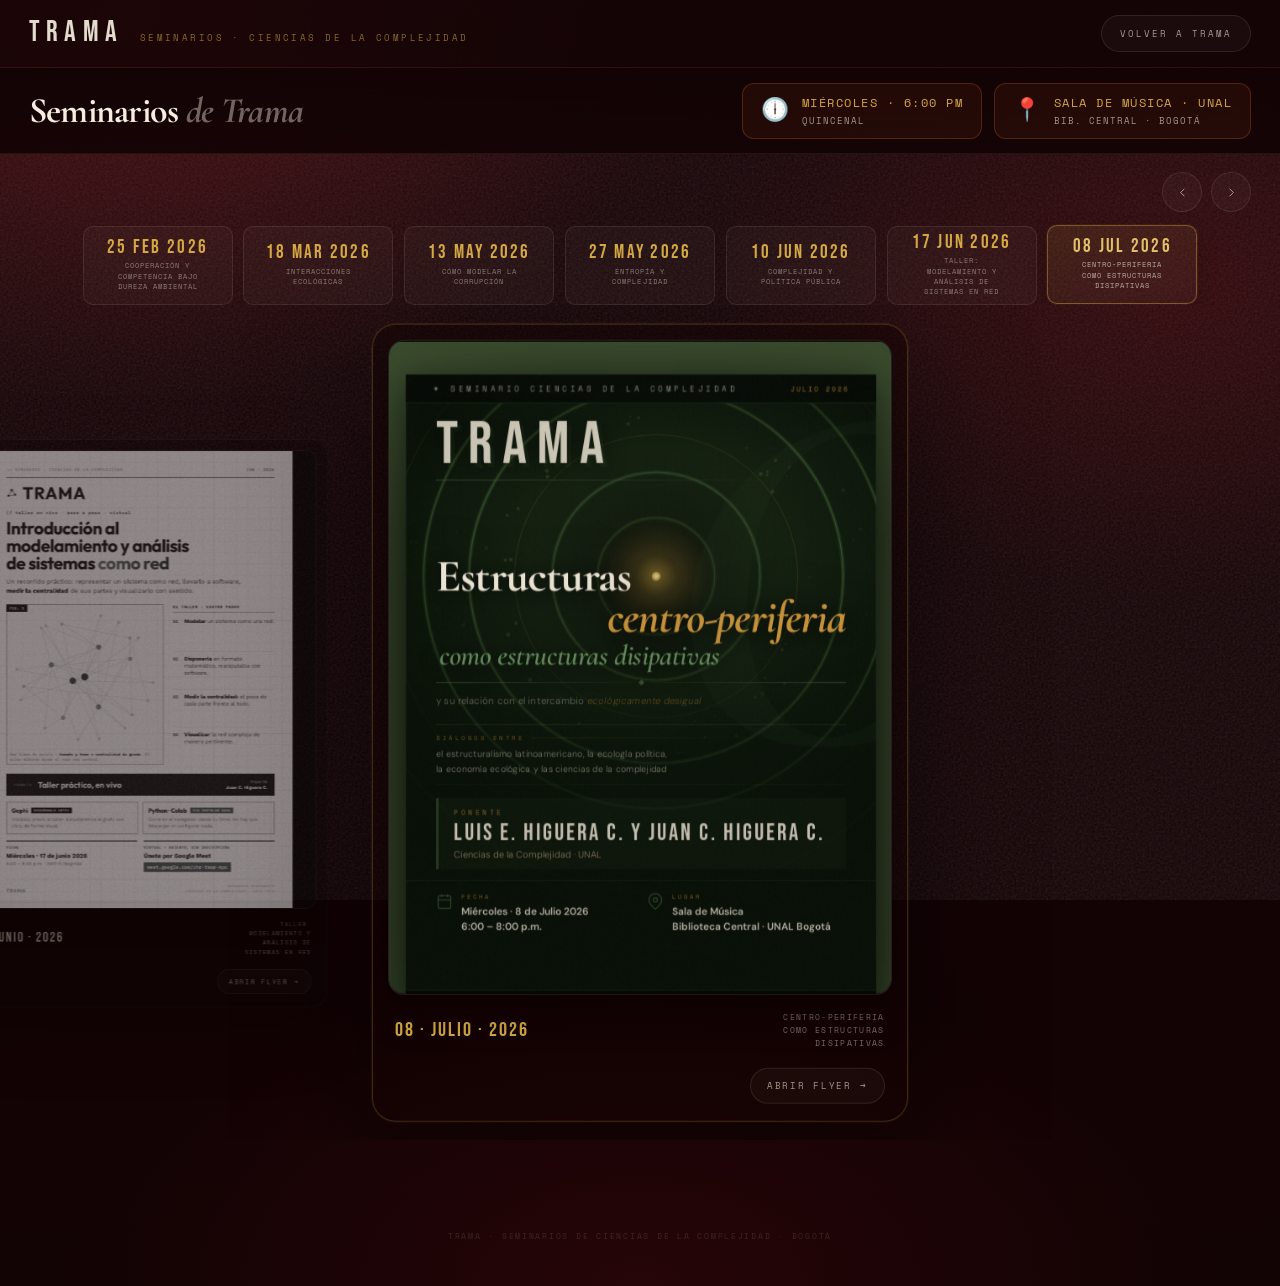
==== commit 6288ef1a: "fix(seminario): reagenda "Centro-periferia" del 24-jun al 8-jul 2026 El seminario cambió de fecha. A" ====
--- a/seminario/index.html
+++ b/seminario/index.html
@@ -629,10 +629,10 @@
         isoDate: '2026-06-17'
       },
       {
-        file: '2026-06-24 Centro-periferia como estructuras disipativas.html',
-        preview: '2026-06-24 Centro-periferia como estructuras disipativas.jpg',
+        file: '2026-07-08 Centro-periferia como estructuras disipativas.html',
+        preview: '2026-07-08 Centro-periferia como estructuras disipativas.jpg',
         title: 'Centro-periferia como estructuras disipativas',
-        isoDate: '2026-06-24'
+        isoDate: '2026-07-08'
       }
     ].sort((a, b) => new Date(a.isoDate) - new Date(b.isoDate));
 
